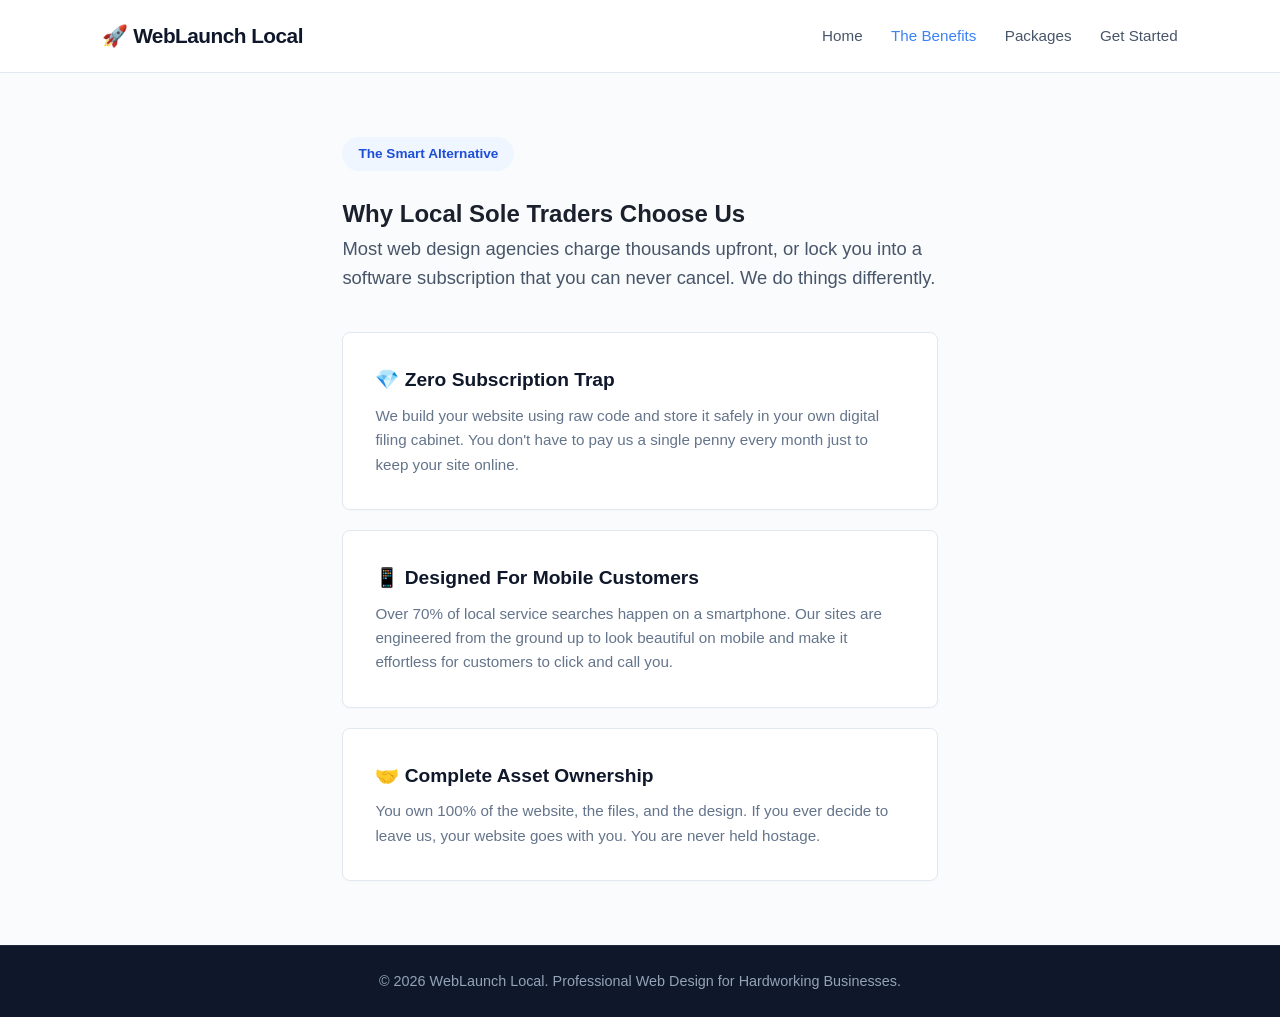
==== benefits.html @ cbf8e030 "Rename benifits.html to benefits.html" ====
<!DOCTYPE html>
<html lang="en">
<head>
    <meta charset="UTF-8">
    <meta name="viewport" content="width=device-width, initial-scale=1.0">
    <title>The Benefits | WebLaunch Local</title>
    <link rel="stylesheet" href="styles.css">
</head>
<body>
    <header>
        <div class="logo">🚀 WebLaunch Local</div>
        <nav>
            <a href="index.html">Home</a>
            <a href="benefits.html" class="active">The Benefits</a>
            <a href="samples.html">Packages</a>
            <a href="contact.html">Get Started</a>
        </nav>
    </header>

    <main style="max-width: 800px; margin: 0 auto;">
        <section class="hero" style="text-align: left; margin-bottom: 2rem;">
            <span class="badge">The Smart Alternative</span>
            <h2>Why Local Sole Traders Choose Us</h2>
            <p>Most web design agencies charge thousands upfront, or lock you into a software subscription that you can never cancel. We do things differently.</p>
        </section>

        <section class="features-summary" style="grid-template-columns: 1fr; gap: 20px;">
            <div class="summary-card">
                <h3>💎 Zero Subscription Trap</h3>
                <p>We build your website using raw code and store it safely in your own digital filing cabinet. You don't have to pay us a single penny every month just to keep your site online.</p>
            </div>
            <div class="summary-card">
                <h3>📱 Designed For Mobile Customers</h3>
                <p>Over 70% of local service searches happen on a smartphone. Our sites are engineered from the ground up to look beautiful on mobile and make it effortless for customers to click and call you.</p>
            </div>
            <div class="summary-card">
                <h3>🤝 Complete Asset Ownership</h3>
                <p>You own 100% of the website, the files, and the design. If you ever decide to leave us, your website goes with you. You are never held hostage.</p>
            </div>
        </section>
    </main>

    <footer>
        <p>© 2026 WebLaunch Local. Professional Web Design for Hardworking Businesses.</p>
    </footer>
</body>
</html>
---- styles.css ----
/* Modern Agency Design Reset */
* {
    margin: 0;
    padding: 0;
    box-sizing: border-box;
    font-family: -apple-system, BlinkMacSystemFont, 'Segoe UI', Roboto, Helvetica, Arial, sans-serif;
}

body {
    background-color: #fafbfc;
    color: #1a202c;
    line-height: 1.6;
    display: flex;
    flex-direction: column;
    min-height: 100vh;
}

/* Premium Header */
header {
    background-color: #ffffff;
    border-bottom: 1px solid #e2e8f0;
    padding: 1.2rem 8%;
    display: flex;
    justify-content: space-between;
    align-items: center;
}

.logo {
    font-size: 1.3rem;
    font-weight: 800;
    color: #0f172a;
    letter-spacing: -0.025em;
}

nav a {
    color: #475569;
    text-decoration: none;
    margin-left: 24px;
    font-weight: 500;
    font-size: 0.95rem;
    transition: color 0.2s ease;
}

nav a:hover, nav a.active {
    color: #3b82f6; /* Electric Blue Accent */
}

/* Elegant Hero Section */
main {
    flex: 1;
    padding: 4rem 8%;
}

.hero {
    text-align: center;
    max-width: 800px;
    margin: 0 auto 4rem auto;
}

.badge {
    background-color: #eff6ff;
    color: #1d4ed8;
    padding: 0.4rem 1rem;
    border-radius: 9999px;
    font-size: 0.85rem;
    font-weight: 600;
    display: inline-block;
    margin-bottom: 1.5rem;
}

.hero h1 {
    font-size: 2.8rem;
    color: #0f172a;
    line-height: 1.2;
    font-weight: 800;
    letter-spacing: -0.04em;
    margin-bottom: 1.5rem;
}

.hero p {
    font-size: 1.15rem;
    color: #475569;
    margin-bottom: 2.5rem;
}

.hero-actions {
    display: flex;
    gap: 15px;
    justify-content: center;
}

/* High-Converting Buttons */
.cta-btn {
    display: inline-block;
    background-color: #3b82f6;
    color: white;
    padding: 0.8rem 2rem;
    text-decoration: none;
    font-weight: 600;
    border-radius: 6px;
    box-shadow: 0 4px 6px -1px rgba(59, 130, 246, 0.2);
    transition: background 0.2s;
}

.cta-btn:hover {
    background-color: #2563eb;
}

.secondary-btn {
    display: inline-block;
    background-color: #ffffff;
    color: #475569;
    padding: 0.8rem 2rem;
    text-decoration: none;
    font-weight: 600;
    border-radius: 6px;
    border: 1px solid #cbd5e1;
    transition: background 0.2s;
}

.secondary-btn:hover {
    background-color: #f8fafc;
}

/* Feature Grid section */
.features-summary {
    display: grid;
    grid-template-columns: repeat(auto-fit, minmax(250px, 1max));
    gap: 24px;
    margin-top: 2rem;
}

.summary-card {
    background: white;
    padding: 2rem;
    border-radius: 8px;
    border: 1px solid #e2e8f0;
    box-shadow: 0 1px 3px rgba(0,0,0,0.02);
}

.summary-card h3 {
    font-size: 1.2rem;
    color: #0f172a;
    margin-bottom: 0.5rem;
}

.summary-card p {
    color: #64748b;
    font-size: 0.95rem;
}

/* Footer */
footer {
    background-color: #0f172a;
    color: #94a3b8;
    text-align: center;
    padding: 1.5rem;
    font-size: 0.9rem;
    border-top: 1px solid #1e293b;
}

/* Mobile responsive layout adjustment */
@media (max-width: 768px) {
    header { flex-direction: column; gap: 15px; text-align: center; }
    nav a { margin: 0 10px; }
    .hero h1 { font-size: 2rem; }
    .hero-actions { flex-direction: column; }
    .features-summary { grid-template-columns: 1fr; }
}
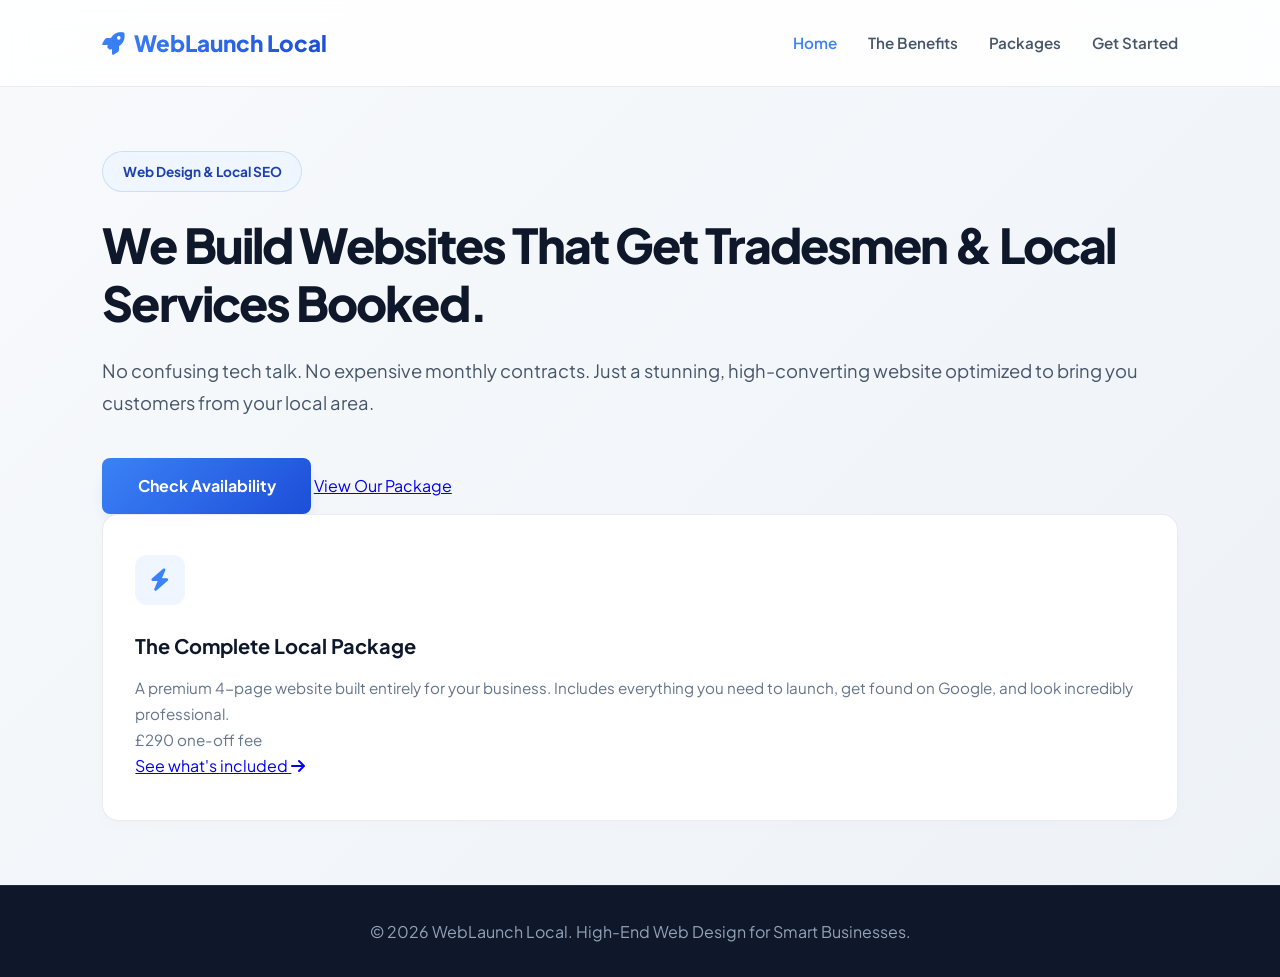
==== commit 8f5d0d15: "Update benefits.html" ====
--- a/benefits.html
+++ b/benefits.html
@@ -3,45 +3,44 @@
 <head>
     <meta charset="UTF-8">
     <meta name="viewport" content="width=device-width, initial-scale=1.0">
-    <title>The Benefits | WebLaunch Local</title>
+    <title>WebLaunch Local | High-End Web Design for Local Businesses</title>
     <link rel="stylesheet" href="styles.css">
 </head>
 <body>
     <header>
-        <div class="logo">🚀 WebLaunch Local</div>
+        <div class="logo"><i class="fa-solid fa-rocket"></i> WebLaunch Local</div>
         <nav>
-            <a href="index.html">Home</a>
-            <a href="benefits.html" class="active">The Benefits</a>
+            <a href="index.html" class="active">Home</a>
+            <a href="benefits.html">The Benefits</a>
             <a href="samples.html">Packages</a>
             <a href="contact.html">Get Started</a>
         </nav>
     </header>
 
-    <main style="max-width: 800px; margin: 0 auto;">
-        <section class="hero" style="text-align: left; margin-bottom: 2rem;">
-            <span class="badge">The Smart Alternative</span>
-            <h2>Why Local Sole Traders Choose Us</h2>
-            <p>Most web design agencies charge thousands upfront, or lock you into a software subscription that you can never cancel. We do things differently.</p>
+    <main>
+        <section class="hero">
+            <span class="badge">Web Design & Local SEO</span>
+            <h1>We Build Websites That Get Tradesmen & Local Services Booked.</h1>
+            <p class="lead">No confusing tech talk. No expensive monthly contracts. Just a stunning, high-converting website optimized to bring you customers from your local area.</p>
+            <div class="hero-ctas">
+                <a href="contact.html" class="cta-btn">Check Availability</a>
+                <a href="samples.html" class="sec-btn">View Our Package</a>
+            </div>
         </section>
 
-        <section class="features-summary" style="grid-template-columns: 1fr; gap: 20px;">
+        <section class="features-summary">
             <div class="summary-card">
-                <h3>💎 Zero Subscription Trap</h3>
-                <p>We build your website using raw code and store it safely in your own digital filing cabinet. You don't have to pay us a single penny every month just to keep your site online.</p>
-            </div>
-            <div class="summary-card">
-                <h3>📱 Designed For Mobile Customers</h3>
-                <p>Over 70% of local service searches happen on a smartphone. Our sites are engineered from the ground up to look beautiful on mobile and make it effortless for customers to click and call you.</p>
-            </div>
-            <div class="summary-card">
-                <h3>🤝 Complete Asset Ownership</h3>
-                <p>You own 100% of the website, the files, and the design. If you ever decide to leave us, your website goes with you. You are never held hostage.</p>
+                <div class="icon-box"><i class="fa-solid fa-bolt"></i></div>
+                <h3>The Complete Local Package</h3>
+                <p>A premium 4-page website built entirely for your business. Includes everything you need to launch, get found on Google, and look incredibly professional.</p>
+                <p class="price-tag">£290 <span class="price-sub">one-off fee</span></p>
+                <a href="samples.html" class="text-link">See what's included <i class="fa-solid fa-arrow-right"></i></a>
             </div>
         </section>
     </main>
 
     <footer>
-        <p>© 2026 WebLaunch Local. Professional Web Design for Hardworking Businesses.</p>
+        <p>© 2026 WebLaunch Local. High-End Web Design for Smart Businesses.</p>
     </footer>
 </body>
 </html>
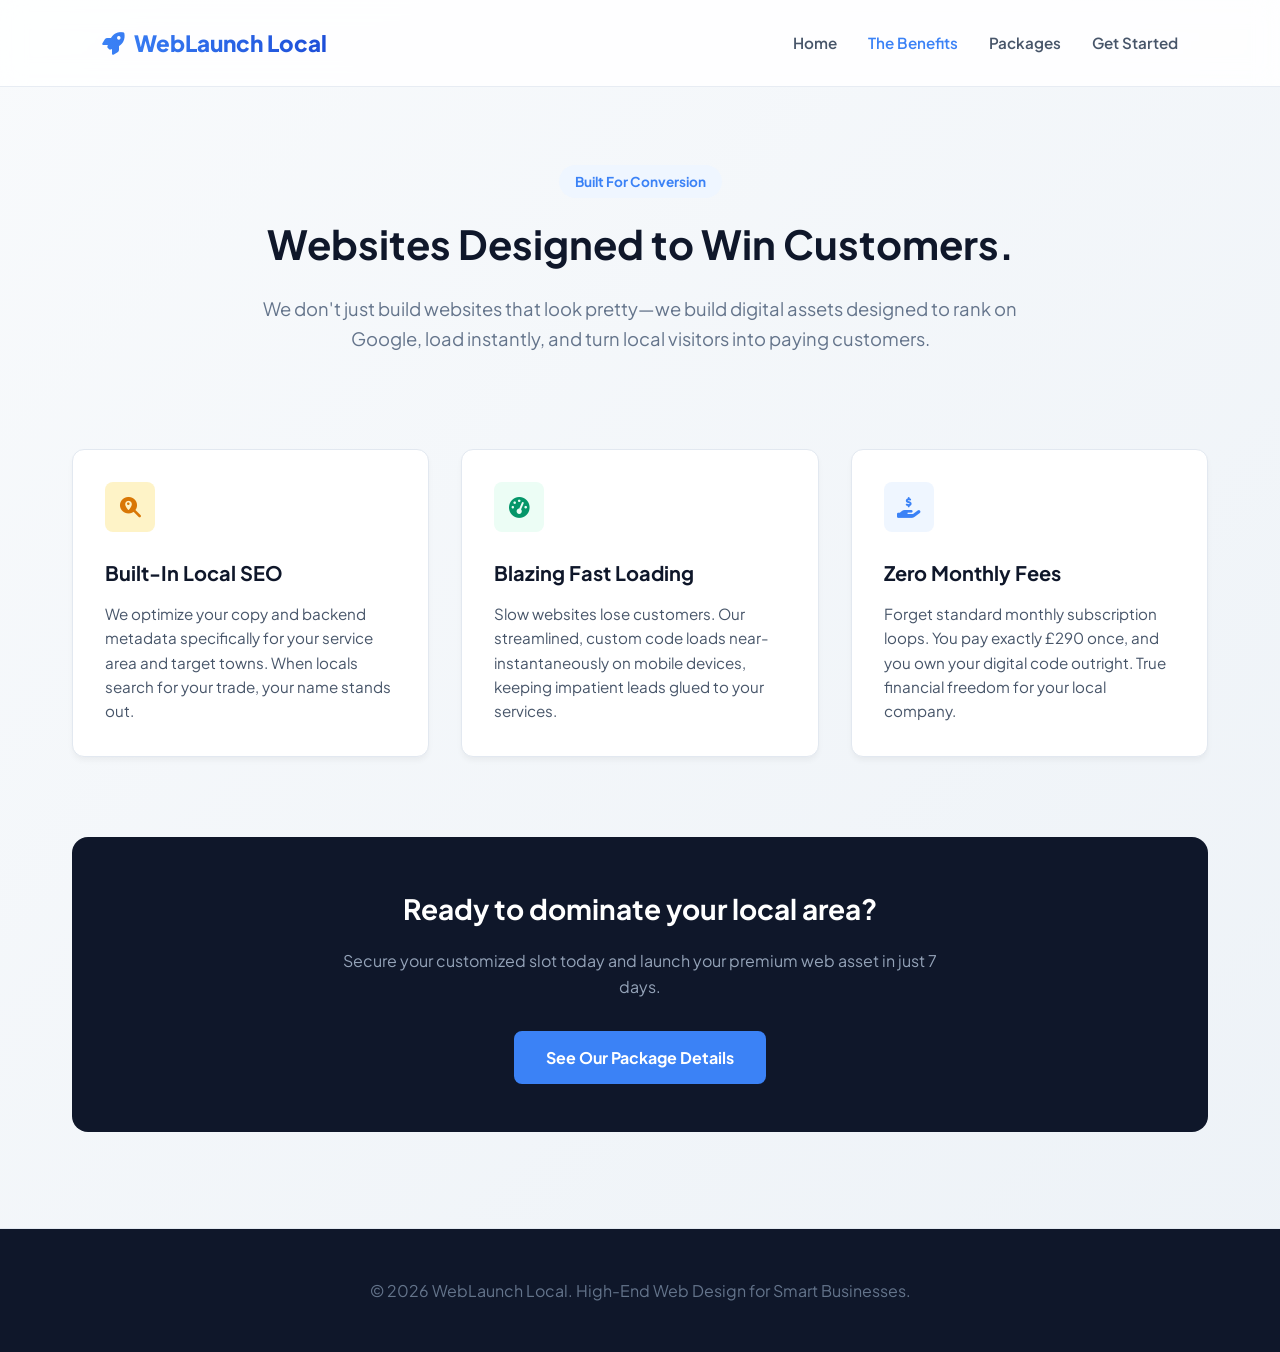
==== commit 149b70b9: "Update benefits.html" ====
--- a/benefits.html
+++ b/benefits.html
@@ -3,43 +3,69 @@
 <head>
     <meta charset="UTF-8">
     <meta name="viewport" content="width=device-width, initial-scale=1.0">
-    <title>WebLaunch Local | High-End Web Design for Local Businesses</title>
-    <link rel="stylesheet" href="styles.css">
+    <title>Why Choose Us | WebLaunch Local</title>
+    <link rel="stylesheet" href="./styles.css">
+    <link rel="stylesheet" href="https://cdnjs.cloudflare.com/ajax/libs/font-awesome/6.5.1/css/all.min.css">
 </head>
 <body>
     <header>
         <div class="logo"><i class="fa-solid fa-rocket"></i> WebLaunch Local</div>
         <nav>
-            <a href="index.html" class="active">Home</a>
-            <a href="benefits.html">The Benefits</a>
+            <a href="index.html">Home</a>
+            <a href="benefits.html" class="active">The Benefits</a>
             <a href="samples.html">Packages</a>
             <a href="contact.html">Get Started</a>
         </nav>
     </header>
 
-    <main>
-        <section class="hero">
-            <span class="badge">Web Design & Local SEO</span>
-            <h1>We Build Websites That Get Tradesmen & Local Services Booked.</h1>
-            <p class="lead">No confusing tech talk. No expensive monthly contracts. Just a stunning, high-converting website optimized to bring you customers from your local area.</p>
-            <div class="hero-ctas">
-                <a href="contact.html" class="cta-btn">Check Availability</a>
-                <a href="samples.html" class="sec-btn">View Our Package</a>
-            </div>
+    <main style="max-width: 1200px; margin: 0 auto; padding: 2rem;">
+        <section style="text-align: center; padding: 3rem 1rem; max-width: 800px; margin: 0 auto;">
+            <span style="background: #eff6ff; color: #3b82f6; padding: 0.5rem 1rem; border-radius: 20px; font-weight: bold; font-size: 0.85rem;">Built For Conversion</span>
+            <h2 style="font-size: 2.5rem; color: #0f172a; margin-top: 1rem; margin-bottom: 1rem;">Websites Designed to Win Customers.</h2>
+            <p style="font-size: 1.15rem; color: #64748b; line-height: 1.6;">We don't just build websites that look pretty—we build digital assets designed to rank on Google, load instantly, and turn local visitors into paying customers.</p>
         </section>
 
-        <section class="features-summary">
-            <div class="summary-card">
-                <div class="icon-box"><i class="fa-solid fa-bolt"></i></div>
-                <h3>The Complete Local Package</h3>
-                <p>A premium 4-page website built entirely for your business. Includes everything you need to launch, get found on Google, and look incredibly professional.</p>
-                <p class="price-tag">£290 <span class="price-sub">one-off fee</span></p>
-                <a href="samples.html" class="text-link">See what's included <i class="fa-solid fa-arrow-right"></i></a>
+        <!-- 3-Column Modern Benefits Grid -->
+        <section style="display: flex; flex-wrap: wrap; gap: 2rem; margin-top: 3rem; justify-content: center;">
+            
+            <!-- Benefit 1 -->
+            <div style="background: white; border: 1px solid #e2e8f0; border-radius: 12px; padding: 2rem; flex: 1; min-width: 280px; max-width: 360px; box-shadow: 0 4px 6px -1px rgb(0 0 0 / 0.05); transition: transform 0.2s;">
+                <div style="background: #fef3c7; color: #d97706; width: 50px; height: 50px; border-radius: 8px; display: flex; align-items: center; justify-content: center; font-size: 1.3rem; margin-bottom: 1.5rem;">
+                    <i class="fa-solid fa-magnifying-glass-location"></i>
+                </div>
+                <h3 style="font-size: 1.25rem; color: #0f172a; margin-bottom: 0.75rem;">Built-In Local SEO</h3>
+                <p style="color: #475569; line-height: 1.6; font-size: 0.95rem;">We optimize your copy and backend metadata specifically for your service area and target towns. When locals search for your trade, your name stands out.</p>
             </div>
+
+            <!-- Benefit 2 -->
+            <div style="background: white; border: 1px solid #e2e8f0; border-radius: 12px; padding: 2rem; flex: 1; min-width: 280px; max-width: 360px; box-shadow: 0 4px 6px -1px rgb(0 0 0 / 0.05); transition: transform 0.2s;">
+                <div style="background: #ecfdf5; color: #059669; width: 50px; height: 50px; border-radius: 8px; display: flex; align-items: center; justify-content: center; font-size: 1.3rem; margin-bottom: 1.5rem;">
+                    <i class="fa-solid fa-gauge-high"></i>
+                </div>
+                <h3 style="font-size: 1.25rem; color: #0f172a; margin-bottom: 0.75rem;">Blazing Fast Loading</h3>
+                <p style="color: #475569; line-height: 1.6; font-size: 0.95rem;">Slow websites lose customers. Our streamlined, custom code loads near-instantaneously on mobile devices, keeping impatient leads glued to your services.</p>
+            </div>
+
+            <!-- Benefit 3 -->
+            <div style="background: white; border: 1px solid #e2e8f0; border-radius: 12px; padding: 2rem; flex: 1; min-width: 280px; max-width: 360px; box-shadow: 0 4px 6px -1px rgb(0 0 0 / 0.05); transition: transform 0.2s;">
+                <div style="background: #eff6ff; color: #3b82f6; width: 50px; height: 50px; border-radius: 8px; display: flex; align-items: center; justify-content: center; font-size: 1.3rem; margin-bottom: 1.5rem;">
+                    <i class="fa-solid fa-hand-holding-dollar"></i>
+                </div>
+                <h3 style="font-size: 1.25rem; color: #0f172a; margin-bottom: 0.75rem;">Zero Monthly Fees</h3>
+                <p style="color: #475569; line-height: 1.6; font-size: 0.95rem;">Forget standard monthly subscription loops. You pay exactly £290 once, and you own your digital code outright. True financial freedom for your local company.</p>
+            </div>
+
+        </section>
+
+        <!-- Bottom Call to Action block to keep them moving through the funnel -->
+        <section style="background: #0f172a; border-radius: 16px; padding: 3rem; text-align: center; margin-top: 5rem; color: white;">
+            <h3 style="font-size: 1.75rem; margin-bottom: 1rem;">Ready to dominate your local area?</h3>
+            <p style="color: #94a3b8; max-width: 600px; margin: 0 auto 2rem auto; line-height: 1.6;">Secure your customized slot today and launch your premium web asset in just 7 days.</p>
+            <a href="samples.html" style="background: #3b82f6; color: white; padding: 0.8rem 2rem; border-radius: 8px; text-decoration: none; font-weight: bold; display: inline-block;">See Our Package Details</a>
         </section>
     </main>
 
-    <footer>
+    <footer style="text-align: center; padding: 3rem 1rem; color: #64748b; border-top: 1px solid #e2e8f0; margin-top: 4rem;">
         <p>© 2026 WebLaunch Local. High-End Web Design for Smart Businesses.</p>
     </footer>
 </body>
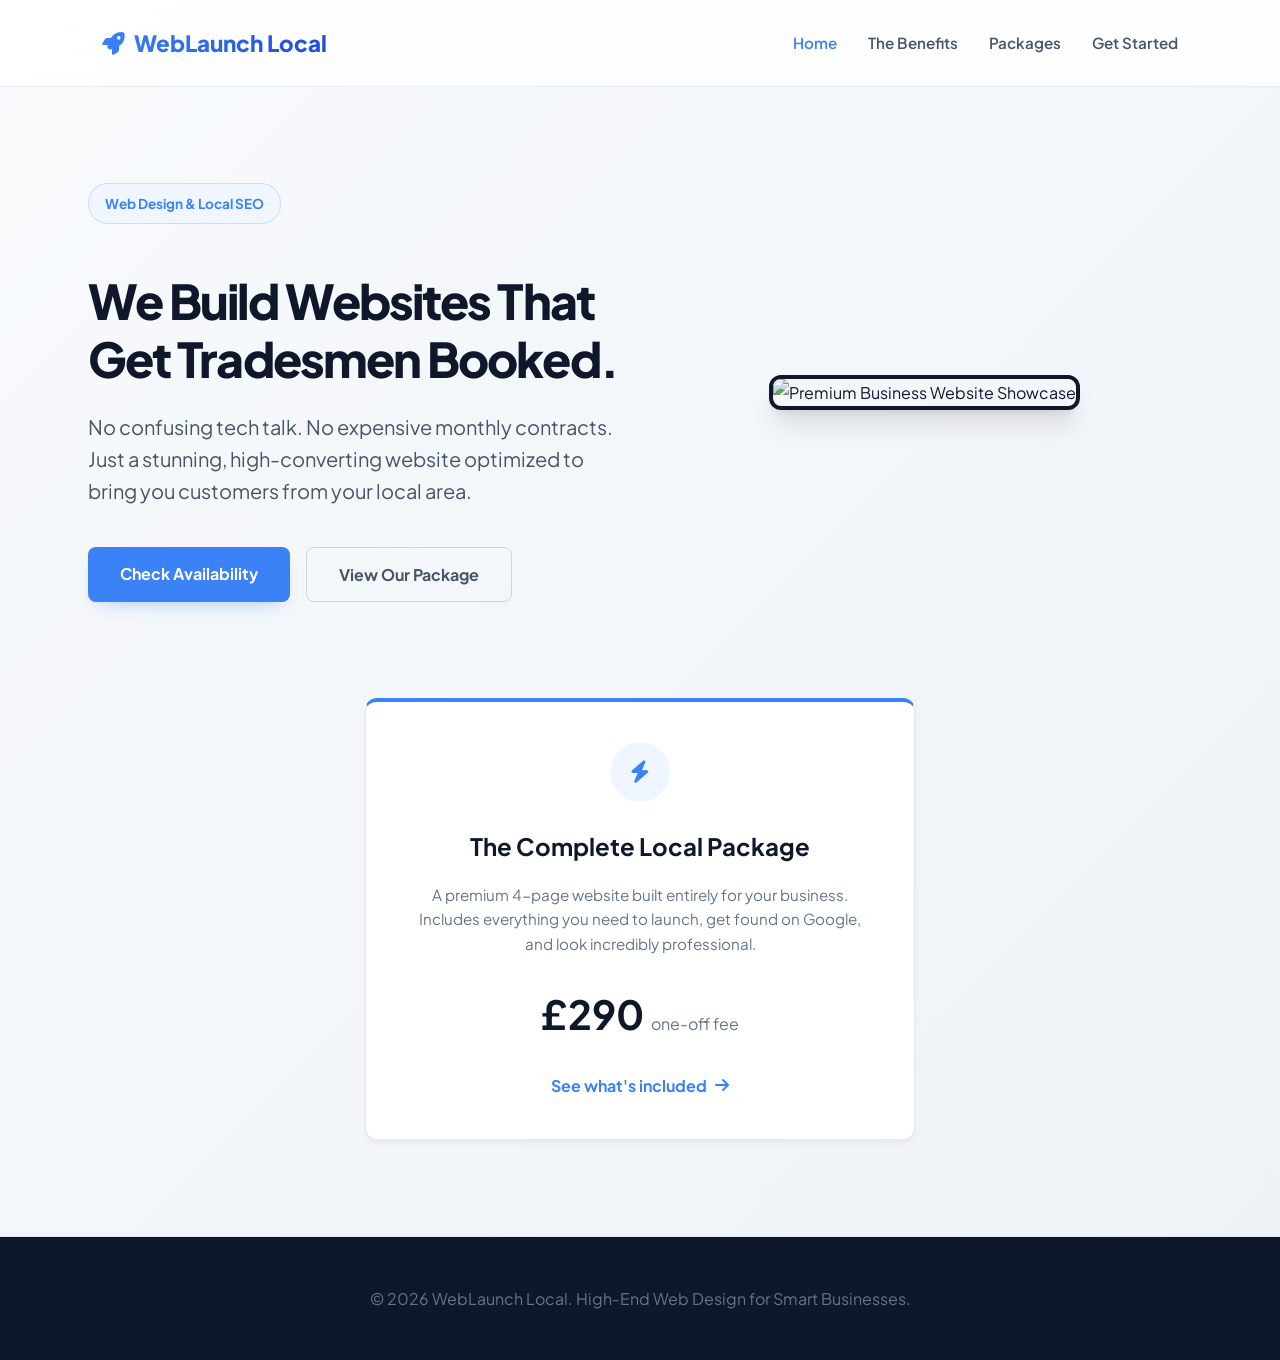
==== commit 7af9a7ac: "Update benefits.html" ====
--- a/benefits.html
+++ b/benefits.html
@@ -3,7 +3,7 @@
 <head>
     <meta charset="UTF-8">
     <meta name="viewport" content="width=device-width, initial-scale=1.0">
-    <title>Why Choose Us | WebLaunch Local</title>
+    <title>WebLaunch Local | High-End Web Design for Local Businesses</title>
     <link rel="stylesheet" href="./styles.css">
     <link rel="stylesheet" href="https://cdnjs.cloudflare.com/ajax/libs/font-awesome/6.5.1/css/all.min.css">
 </head>
@@ -11,57 +11,40 @@
     <header>
         <div class="logo"><i class="fa-solid fa-rocket"></i> WebLaunch Local</div>
         <nav>
-            <a href="index.html">Home</a>
-            <a href="benefits.html" class="active">The Benefits</a>
+            <a href="index.html" class="active">Home</a>
+            <a href="benefits.html">The Benefits</a>
             <a href="samples.html">Packages</a>
             <a href="contact.html">Get Started</a>
         </nav>
     </header>
 
     <main style="max-width: 1200px; margin: 0 auto; padding: 2rem;">
-        <section style="text-align: center; padding: 3rem 1rem; max-width: 800px; margin: 0 auto;">
-            <span style="background: #eff6ff; color: #3b82f6; padding: 0.5rem 1rem; border-radius: 20px; font-weight: bold; font-size: 0.85rem;">Built For Conversion</span>
-            <h2 style="font-size: 2.5rem; color: #0f172a; margin-top: 1rem; margin-bottom: 1rem;">Websites Designed to Win Customers.</h2>
-            <p style="font-size: 1.15rem; color: #64748b; line-height: 1.6;">We don't just build websites that look pretty—we build digital assets designed to rank on Google, load instantly, and turn local visitors into paying customers.</p>
+        <!-- Two-column hero layout to properly show text + laptop mockup side by side -->
+        <section class="hero" style="display: flex; flex-wrap: wrap; gap: 2rem; align-items: center; padding: 4rem 1rem; text-align: left;">
+            <div style="flex: 1; min-width: 320px;">
+                <span class="badge" style="background: #eff6ff; color: #3b82f6; padding: 0.5rem 1rem; border-radius: 20px; font-weight: bold; font-size: 0.85rem;">Web Design & Local SEO</span>
+                <h1 style="font-size: 3rem; color: #0f172a; margin-top: 1.5rem; margin-bottom: 1.5rem; line-height: 1.2;">We Build Websites That Get Tradesmen Booked.</h1>
+                <p class="lead" style="font-size: 1.25rem; color: #475569; margin-bottom: 2.5rem; line-height: 1.6;">No confusing tech talk. No expensive monthly contracts. Just a stunning, high-converting website optimized to bring you customers from your local area.</p>
+                <div class="hero-ctas" style="display: flex; gap: 1rem;">
+                    <a href="contact.html" class="cta-btn" style="background: #3b82f6; color: white; padding: 0.8rem 2rem; border-radius: 8px; text-decoration: none; font-weight: bold;">Check Availability</a>
+                    <a href="samples.html" class="sec-btn" style="background: transparent; color: #475569; border: 1px solid #cbd5e1; padding: 0.8rem 2rem; border-radius: 8px; text-decoration: none; font-weight: bold;">View Our Package</a>
+                </div>
+            </div>
+            
+            <!-- Laptop Showcase Graphic Element -->
+            <div style="flex: 1; min-width: 320px; text-align: center; position: relative;">
+                <img src="https://images.unsplash.com/photo-1496181130204-755241524eab?auto=format&fit=crop&w=800&q=80" alt="Premium Business Website Showcase" style="width: 100%; max-width: 500px; border-radius: 12px; box-shadow: 0 20px 25px -5px rgb(0 0 0 / 0.1), 0 8px 10px -6px rgb(0 0 0 / 0.1); border: 4px solid #0f172a;">
+            </div>
         </section>
 
-        <!-- 3-Column Modern Benefits Grid -->
-        <section style="display: flex; flex-wrap: wrap; gap: 2rem; margin-top: 3rem; justify-content: center;">
-            
-            <!-- Benefit 1 -->
-            <div style="background: white; border: 1px solid #e2e8f0; border-radius: 12px; padding: 2rem; flex: 1; min-width: 280px; max-width: 360px; box-shadow: 0 4px 6px -1px rgb(0 0 0 / 0.05); transition: transform 0.2s;">
-                <div style="background: #fef3c7; color: #d97706; width: 50px; height: 50px; border-radius: 8px; display: flex; align-items: center; justify-content: center; font-size: 1.3rem; margin-bottom: 1.5rem;">
-                    <i class="fa-solid fa-magnifying-glass-location"></i>
-                </div>
-                <h3 style="font-size: 1.25rem; color: #0f172a; margin-bottom: 0.75rem;">Built-In Local SEO</h3>
-                <p style="color: #475569; line-height: 1.6; font-size: 0.95rem;">We optimize your copy and backend metadata specifically for your service area and target towns. When locals search for your trade, your name stands out.</p>
+        <section class="features-summary" style="margin-top: 2rem; display: flex; justify-content: center;">
+            <div class="summary-card" style="background: white; border: 1px solid #e2e8f0; border-top: 4px solid #3b82f6; border-radius: 12px; padding: 2.5rem; max-width: 550px; text-align: center; box-shadow: 0 4px 6px -1px rgb(0 0 0 / 0.05);">
+                <div class="icon-box" style="background: #eff6ff; color: #3b82f6; width: 60px; height: 60px; border-radius: 50%; display: flex; align-items: center; justify-content: center; margin: 0 auto 1.5rem auto; font-size: 1.5rem;"><i class="fa-solid fa-bolt"></i></div>
+                <h3 style="font-size: 1.5rem; color: #0f172a; margin-bottom: 1rem;">The Complete Local Package</h3>
+                <p style="color: #64748b; line-height: 1.6; margin-bottom: 1.5rem;">A premium 4-page website built entirely for your business. Includes everything you need to launch, get found on Google, and look incredibly professional.</p>
+                <p class="price-tag" style="font-size: 2.5rem; font-weight: bold; color: #0f172a; margin-bottom: 1.5rem;">£290 <span class="price-sub" style="font-size: 1rem; color: #64748b; font-weight: normal;">one-off fee</span></p>
+                <a href="samples.html" class="text-link" style="color: #3b82f6; text-decoration: none; font-weight: bold; display: inline-flex; align-items: center; gap: 0.5rem;">See what's included <i class="fa-solid fa-arrow-right"></i></a>
             </div>
-
-            <!-- Benefit 2 -->
-            <div style="background: white; border: 1px solid #e2e8f0; border-radius: 12px; padding: 2rem; flex: 1; min-width: 280px; max-width: 360px; box-shadow: 0 4px 6px -1px rgb(0 0 0 / 0.05); transition: transform 0.2s;">
-                <div style="background: #ecfdf5; color: #059669; width: 50px; height: 50px; border-radius: 8px; display: flex; align-items: center; justify-content: center; font-size: 1.3rem; margin-bottom: 1.5rem;">
-                    <i class="fa-solid fa-gauge-high"></i>
-                </div>
-                <h3 style="font-size: 1.25rem; color: #0f172a; margin-bottom: 0.75rem;">Blazing Fast Loading</h3>
-                <p style="color: #475569; line-height: 1.6; font-size: 0.95rem;">Slow websites lose customers. Our streamlined, custom code loads near-instantaneously on mobile devices, keeping impatient leads glued to your services.</p>
-            </div>
-
-            <!-- Benefit 3 -->
-            <div style="background: white; border: 1px solid #e2e8f0; border-radius: 12px; padding: 2rem; flex: 1; min-width: 280px; max-width: 360px; box-shadow: 0 4px 6px -1px rgb(0 0 0 / 0.05); transition: transform 0.2s;">
-                <div style="background: #eff6ff; color: #3b82f6; width: 50px; height: 50px; border-radius: 8px; display: flex; align-items: center; justify-content: center; font-size: 1.3rem; margin-bottom: 1.5rem;">
-                    <i class="fa-solid fa-hand-holding-dollar"></i>
-                </div>
-                <h3 style="font-size: 1.25rem; color: #0f172a; margin-bottom: 0.75rem;">Zero Monthly Fees</h3>
-                <p style="color: #475569; line-height: 1.6; font-size: 0.95rem;">Forget standard monthly subscription loops. You pay exactly £290 once, and you own your digital code outright. True financial freedom for your local company.</p>
-            </div>
-
-        </section>
-
-        <!-- Bottom Call to Action block to keep them moving through the funnel -->
-        <section style="background: #0f172a; border-radius: 16px; padding: 3rem; text-align: center; margin-top: 5rem; color: white;">
-            <h3 style="font-size: 1.75rem; margin-bottom: 1rem;">Ready to dominate your local area?</h3>
-            <p style="color: #94a3b8; max-width: 600px; margin: 0 auto 2rem auto; line-height: 1.6;">Secure your customized slot today and launch your premium web asset in just 7 days.</p>
-            <a href="samples.html" style="background: #3b82f6; color: white; padding: 0.8rem 2rem; border-radius: 8px; text-decoration: none; font-weight: bold; display: inline-block;">See Our Package Details</a>
         </section>
     </main>
 
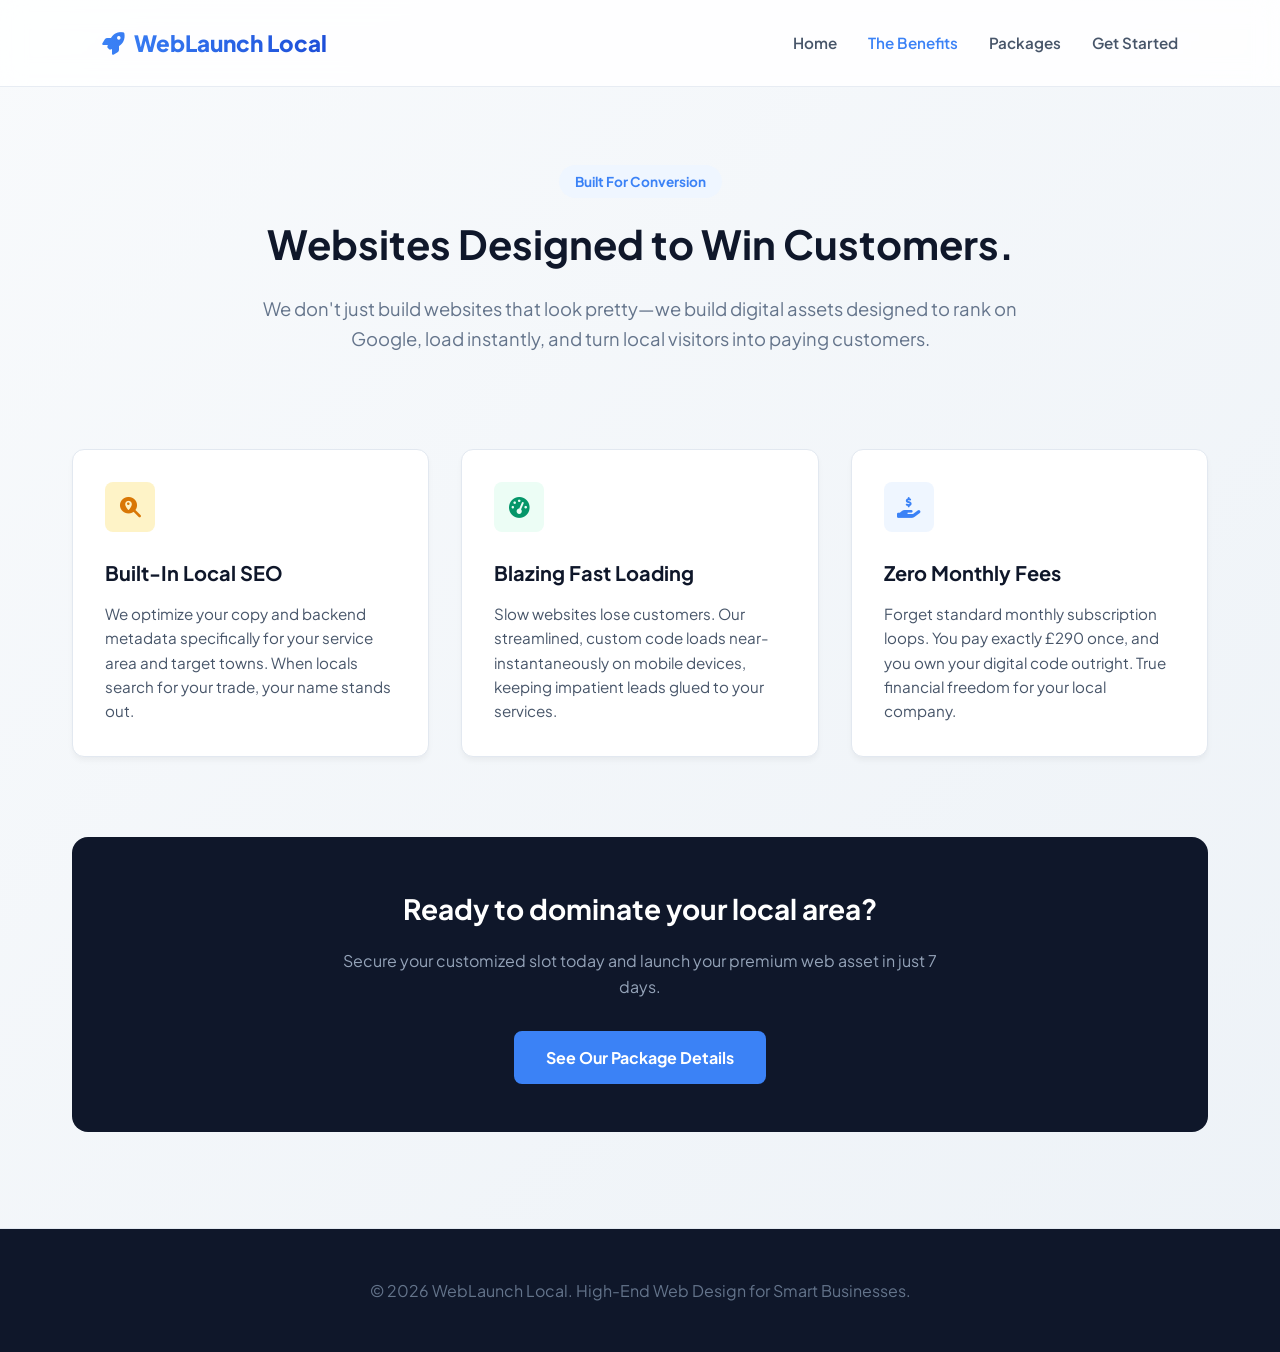
==== commit 4a9f2ac2: "Update benefits.html" ====
--- a/benefits.html
+++ b/benefits.html
@@ -3,7 +3,7 @@
 <head>
     <meta charset="UTF-8">
     <meta name="viewport" content="width=device-width, initial-scale=1.0">
-    <title>WebLaunch Local | High-End Web Design for Local Businesses</title>
+    <title>Why Choose Us | WebLaunch Local</title>
     <link rel="stylesheet" href="./styles.css">
     <link rel="stylesheet" href="https://cdnjs.cloudflare.com/ajax/libs/font-awesome/6.5.1/css/all.min.css">
 </head>
@@ -11,40 +11,57 @@
     <header>
         <div class="logo"><i class="fa-solid fa-rocket"></i> WebLaunch Local</div>
         <nav>
-            <a href="index.html" class="active">Home</a>
-            <a href="benefits.html">The Benefits</a>
+            <a href="index.html">Home</a>
+            <a href="benefits.html" class="active">The Benefits</a>
             <a href="samples.html">Packages</a>
             <a href="contact.html">Get Started</a>
         </nav>
     </header>
 
     <main style="max-width: 1200px; margin: 0 auto; padding: 2rem;">
-        <!-- Two-column hero layout to properly show text + laptop mockup side by side -->
-        <section class="hero" style="display: flex; flex-wrap: wrap; gap: 2rem; align-items: center; padding: 4rem 1rem; text-align: left;">
-            <div style="flex: 1; min-width: 320px;">
-                <span class="badge" style="background: #eff6ff; color: #3b82f6; padding: 0.5rem 1rem; border-radius: 20px; font-weight: bold; font-size: 0.85rem;">Web Design & Local SEO</span>
-                <h1 style="font-size: 3rem; color: #0f172a; margin-top: 1.5rem; margin-bottom: 1.5rem; line-height: 1.2;">We Build Websites That Get Tradesmen Booked.</h1>
-                <p class="lead" style="font-size: 1.25rem; color: #475569; margin-bottom: 2.5rem; line-height: 1.6;">No confusing tech talk. No expensive monthly contracts. Just a stunning, high-converting website optimized to bring you customers from your local area.</p>
-                <div class="hero-ctas" style="display: flex; gap: 1rem;">
-                    <a href="contact.html" class="cta-btn" style="background: #3b82f6; color: white; padding: 0.8rem 2rem; border-radius: 8px; text-decoration: none; font-weight: bold;">Check Availability</a>
-                    <a href="samples.html" class="sec-btn" style="background: transparent; color: #475569; border: 1px solid #cbd5e1; padding: 0.8rem 2rem; border-radius: 8px; text-decoration: none; font-weight: bold;">View Our Package</a>
-                </div>
-            </div>
-            
-            <!-- Laptop Showcase Graphic Element -->
-            <div style="flex: 1; min-width: 320px; text-align: center; position: relative;">
-                <img src="https://images.unsplash.com/photo-1496181130204-755241524eab?auto=format&fit=crop&w=800&q=80" alt="Premium Business Website Showcase" style="width: 100%; max-width: 500px; border-radius: 12px; box-shadow: 0 20px 25px -5px rgb(0 0 0 / 0.1), 0 8px 10px -6px rgb(0 0 0 / 0.1); border: 4px solid #0f172a;">
-            </div>
+        <section style="text-align: center; padding: 3rem 1rem; max-width: 800px; margin: 0 auto;">
+            <span style="background: #eff6ff; color: #3b82f6; padding: 0.5rem 1rem; border-radius: 20px; font-weight: bold; font-size: 0.85rem;">Built For Conversion</span>
+            <h2 style="font-size: 2.5rem; color: #0f172a; margin-top: 1rem; margin-bottom: 1rem;">Websites Designed to Win Customers.</h2>
+            <p style="font-size: 1.15rem; color: #64748b; line-height: 1.6;">We don't just build websites that look pretty—we build digital assets designed to rank on Google, load instantly, and turn local visitors into paying customers.</p>
         </section>
 
-        <section class="features-summary" style="margin-top: 2rem; display: flex; justify-content: center;">
-            <div class="summary-card" style="background: white; border: 1px solid #e2e8f0; border-top: 4px solid #3b82f6; border-radius: 12px; padding: 2.5rem; max-width: 550px; text-align: center; box-shadow: 0 4px 6px -1px rgb(0 0 0 / 0.05);">
-                <div class="icon-box" style="background: #eff6ff; color: #3b82f6; width: 60px; height: 60px; border-radius: 50%; display: flex; align-items: center; justify-content: center; margin: 0 auto 1.5rem auto; font-size: 1.5rem;"><i class="fa-solid fa-bolt"></i></div>
-                <h3 style="font-size: 1.5rem; color: #0f172a; margin-bottom: 1rem;">The Complete Local Package</h3>
-                <p style="color: #64748b; line-height: 1.6; margin-bottom: 1.5rem;">A premium 4-page website built entirely for your business. Includes everything you need to launch, get found on Google, and look incredibly professional.</p>
-                <p class="price-tag" style="font-size: 2.5rem; font-weight: bold; color: #0f172a; margin-bottom: 1.5rem;">£290 <span class="price-sub" style="font-size: 1rem; color: #64748b; font-weight: normal;">one-off fee</span></p>
-                <a href="samples.html" class="text-link" style="color: #3b82f6; text-decoration: none; font-weight: bold; display: inline-flex; align-items: center; gap: 0.5rem;">See what's included <i class="fa-solid fa-arrow-right"></i></a>
+        <!-- 3-Column Modern Benefits Grid -->
+        <section style="display: flex; flex-wrap: wrap; gap: 2rem; margin-top: 3rem; justify-content: center;">
+            
+            <!-- Benefit 1 -->
+            <div style="background: white; border: 1px solid #e2e8f0; border-radius: 12px; padding: 2rem; flex: 1; min-width: 280px; max-width: 360px; box-shadow: 0 4px 6px -1px rgb(0 0 0 / 0.05); transition: transform 0.2s;">
+                <div style="background: #fef3c7; color: #d97706; width: 50px; height: 50px; border-radius: 8px; display: flex; align-items: center; justify-content: center; font-size: 1.3rem; margin-bottom: 1.5rem;">
+                    <i class="fa-solid fa-magnifying-glass-location"></i>
+                </div>
+                <h3 style="font-size: 1.25rem; color: #0f172a; margin-bottom: 0.75rem;">Built-In Local SEO</h3>
+                <p style="color: #475569; line-height: 1.6; font-size: 0.95rem;">We optimize your copy and backend metadata specifically for your service area and target towns. When locals search for your trade, your name stands out.</p>
             </div>
+
+            <!-- Benefit 2 -->
+            <div style="background: white; border: 1px solid #e2e8f0; border-radius: 12px; padding: 2rem; flex: 1; min-width: 280px; max-width: 360px; box-shadow: 0 4px 6px -1px rgb(0 0 0 / 0.05); transition: transform 0.2s;">
+                <div style="background: #ecfdf5; color: #059669; width: 50px; height: 50px; border-radius: 8px; display: flex; align-items: center; justify-content: center; font-size: 1.3rem; margin-bottom: 1.5rem;">
+                    <i class="fa-solid fa-gauge-high"></i>
+                </div>
+                <h3 style="font-size: 1.25rem; color: #0f172a; margin-bottom: 0.75rem;">Blazing Fast Loading</h3>
+                <p style="color: #475569; line-height: 1.6; font-size: 0.95rem;">Slow websites lose customers. Our streamlined, custom code loads near-instantaneously on mobile devices, keeping impatient leads glued to your services.</p>
+            </div>
+
+            <!-- Benefit 3 -->
+            <div style="background: white; border: 1px solid #e2e8f0; border-radius: 12px; padding: 2rem; flex: 1; min-width: 280px; max-width: 360px; box-shadow: 0 4px 6px -1px rgb(0 0 0 / 0.05); transition: transform 0.2s;">
+                <div style="background: #eff6ff; color: #3b82f6; width: 50px; height: 50px; border-radius: 8px; display: flex; align-items: center; justify-content: center; font-size: 1.3rem; margin-bottom: 1.5rem;">
+                    <i class="fa-solid fa-hand-holding-dollar"></i>
+                </div>
+                <h3 style="font-size: 1.25rem; color: #0f172a; margin-bottom: 0.75rem;">Zero Monthly Fees</h3>
+                <p style="color: #475569; line-height: 1.6; font-size: 0.95rem;">Forget standard monthly subscription loops. You pay exactly £290 once, and you own your digital code outright. True financial freedom for your local company.</p>
+            </div>
+
+        </section>
+
+        <!-- Bottom Call to Action block to keep them moving through the funnel -->
+        <section style="background: #0f172a; border-radius: 16px; padding: 3rem; text-align: center; margin-top: 5rem; color: white;">
+            <h3 style="font-size: 1.75rem; margin-bottom: 1rem;">Ready to dominate your local area?</h3>
+            <p style="color: #94a3b8; max-width: 600px; margin: 0 auto 2rem auto; line-height: 1.6;">Secure your customized slot today and launch your premium web asset in just 7 days.</p>
+            <a href="samples.html" style="background: #3b82f6; color: white; padding: 0.8rem 2rem; border-radius: 8px; text-decoration: none; font-weight: bold; display: inline-block;">See Our Package Details</a>
         </section>
     </main>
 
